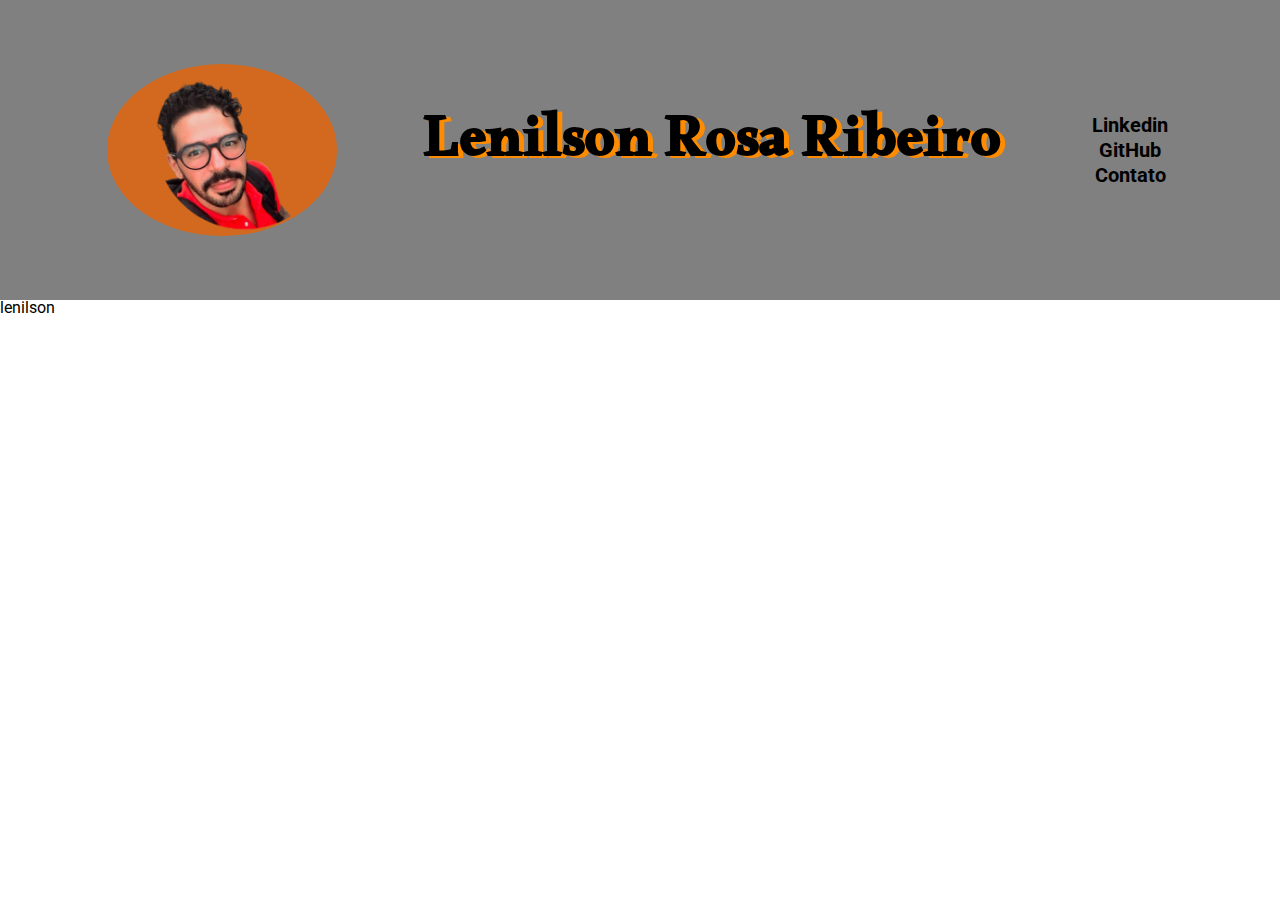
==== index.html @ 37b9f807 "cabeçario da pagina inicio" ====
<!DOCTYPE html>
<html lang="pt-br">
	<head>
		<meta charset="UTF-8">


		<title>Meu portifólio</title>

		<link rel="stylesheet" href="reset.css">
		<link rel="stylesheet" href="style.css">
		<link rel="preconnect" href="https://fonts.googleapis.com">
		<link rel="preconnect" href="https://fonts.gstatic.com" crossorigin>
		<link href="https://fonts.googleapis.com/css2?family=Roboto&display=swap" rel="stylesheet">
        <link href="https://fonts.googleapis.com/css2?family=Alkalami&display=swap" rel="stylesheet">


	</head>


	<body>
		<header>
			<div class="cabeçario">
				<h1 class="imagem-titulo" ><img class="imagem-principal" src="foto-principal.png" alt="foto principal"></h1>
				<p class="nome-apresentação">Lenilson Rosa Ribeiro</p>
				<nav class="op">
					<ul>
						<li><a href="https://www.linkedin.com/in/lenilson-rosa-ribeiro-867520226/">Linkedin</a></li>
						<li><a href="https://github.com/lenilsonrr">GitHub</a></li>
						<li><a href="contato.html">Contato</a></li>
					</ul>
			</nav>
			</div>
			</header>
			<main>
				<h2>
					lenilson
				</h2>
			</main>
	</body>
</html>
---- style.css ----
body {
font-family: 'Roboto', sans-serif;
}

header {
	background: grey;
    text-align: center;
}

.cabeçario{
	padding: 5%;
	display: flex;
	align-items: center;
	justify-content: space-around;
}

.imagem-titulo{
	background: #D2691E;
	width: 20%;
	border-radius: 50%;
	display: block;
    left: 20%;
    transition: 1s;
}
.imagem-titulo:hover{
	background: darkorange;
}

.imagem-principal{
	width: 60%
}

.nome-apresentação{
	display: block;
	color: #000000;
	font-size: 60px;
	font-weight: bold;
	font-family: 'Alkalami', serif;
	text-shadow: 5px 2px darkorange;

}

li{
	margin: 5px;
}

a{
	font-size: 20px;
	color: black;
	font-weight: bold;
	text-decoration: none;
}

a:hover {
	color: darkorange ;
}
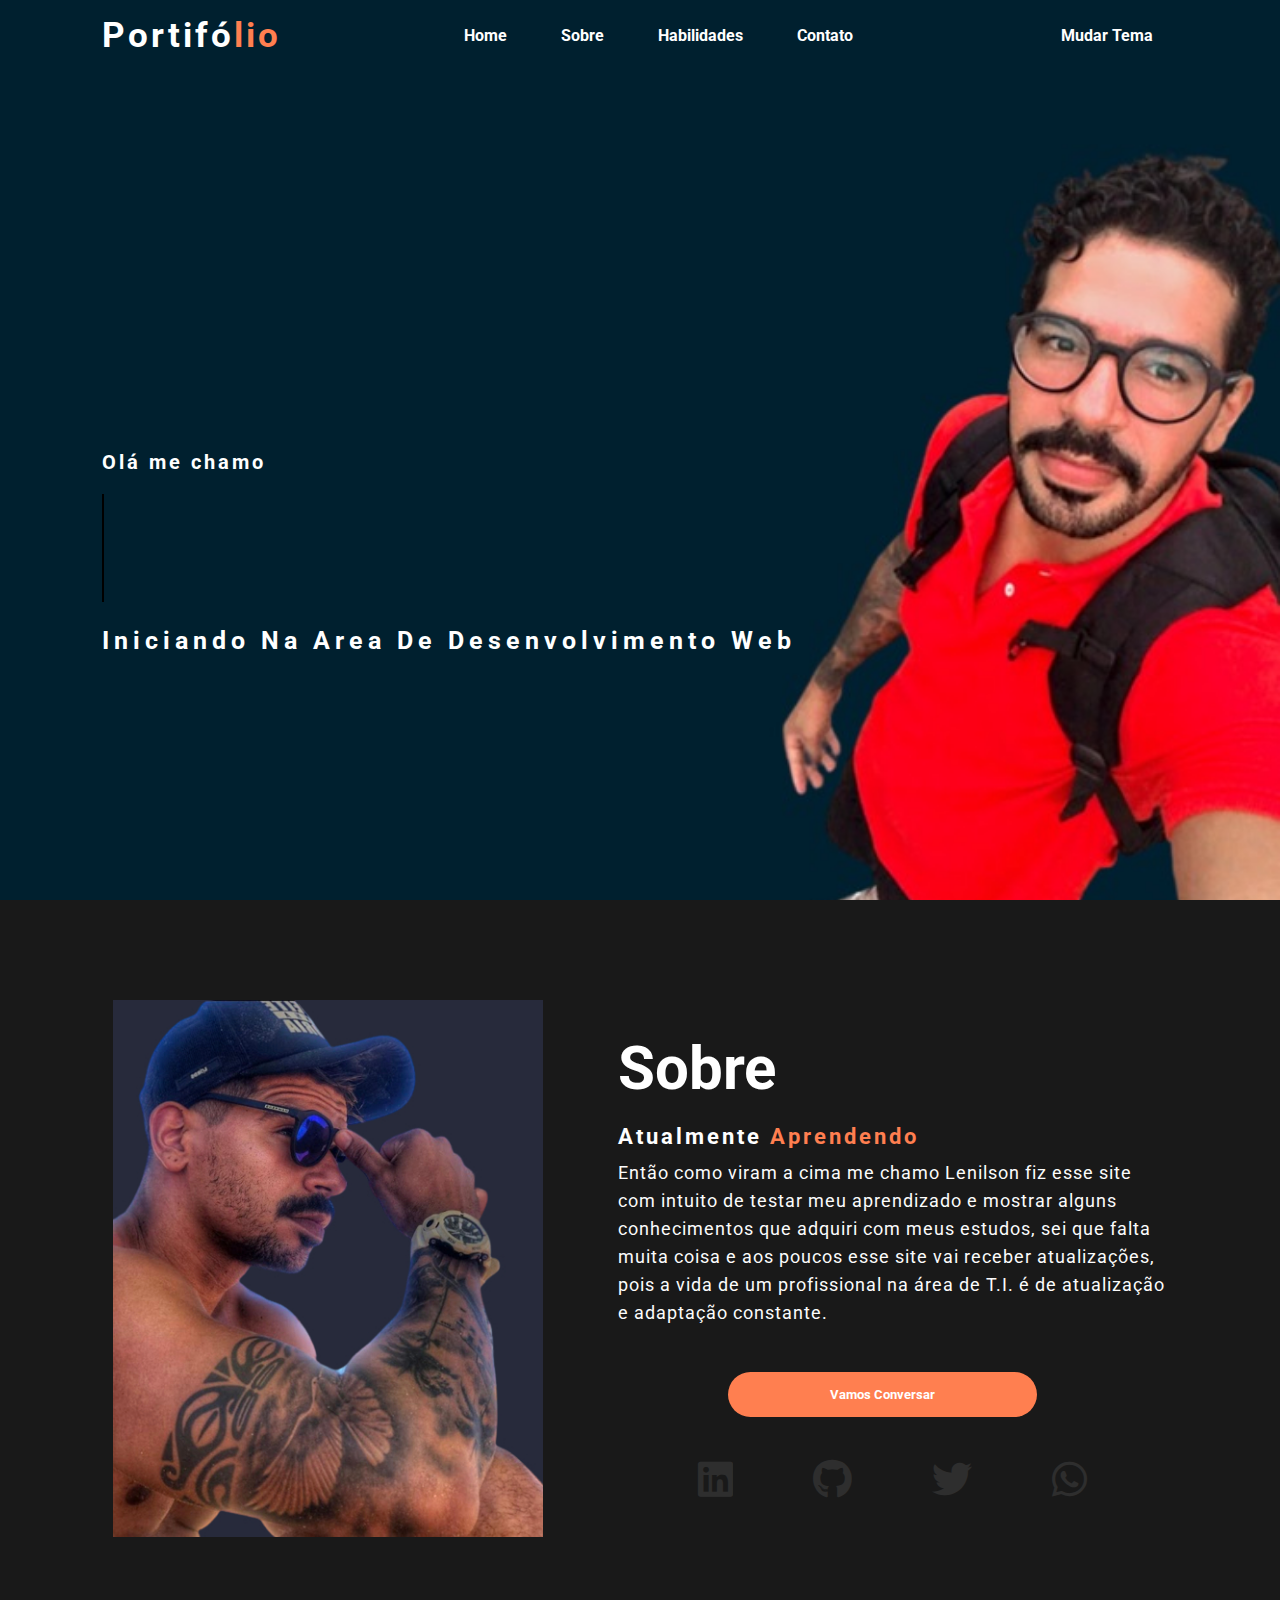
==== commit 144bef82: "melhorando visual do meu portifolio com mais algumas aprendisagem" ====
--- a/index.html
+++ b/index.html
@@ -1,40 +1,52 @@
 <!DOCTYPE html>
 <html lang="pt-br">
 	<head>
+
 		<meta charset="UTF-8">
+		<title>Portifólio</title>
 
-
-		<title>Meu portifólio</title>
-
-		<link rel="stylesheet" href="reset.css">
 		<link rel="stylesheet" href="style.css">
+		<link rel="stylesheet" href="https://cdnjs.cloudflare.com/ajax/libs/font-awesome/6.1.0/css/all.min.css">
 		<link rel="preconnect" href="https://fonts.googleapis.com">
 		<link rel="preconnect" href="https://fonts.gstatic.com" crossorigin>
 		<link href="https://fonts.googleapis.com/css2?family=Roboto&display=swap" rel="stylesheet">
-        <link href="https://fonts.googleapis.com/css2?family=Alkalami&display=swap" rel="stylesheet">
-
-
+      
 	</head>
-
-
 	<body>
-		<header>
-			<div class="cabeçario">
-				<h1 class="imagem-titulo" ><img class="imagem-principal" src="foto-principal.png" alt="foto principal"></h1>
-				<p class="nome-apresentação">Lenilson Rosa Ribeiro</p>
-				<nav class="op">
-					<ul>
-						<li><a href="https://www.linkedin.com/in/lenilson-rosa-ribeiro-867520226/">Linkedin</a></li>
-						<li><a href="https://github.com/lenilsonrr">GitHub</a></li>
-						<li><a href="contato.html">Contato</a></li>
-					</ul>
-			</nav>
-			</div>
-			</header>
-			<main>
-				<h2>
-					lenilson
-				</h2>
-			</main>
+		<div class="background">
+			<nav>
+			<h2>Portifó<span>lio</span></h1>
+				<ul class="cabeçalho-link">
+					<li><a href="#">Home</a></li>
+					<li><a href="#sobre" >Sobre</a></li>
+					<li><a href="#" >Habilidades</a></li>
+					<li><a href="#">Contato</a></li>
+				</ul> <!--cabeçalho-link-->
+				<a href="#" class="btn">Mudar Tema</a>	
+			</nav>	
+		<div class="Main">
+			<h4>Olá me chamo</h4>
+			<h1 class="animacaoNome">Lenilson <span>Ribeiro</span></h1>
+			<h3>Iniciando na area de desenvolvimento web</h3>
+		</div><!--Main-->
+		</div><!--background-->	
+		<section class="background-color-sobre">
+			<div class="main-sobre">
+				<img src="segundaImagem.jpg">
+				<div class="text-sobre" id="sobre">
+					<h2>Sobre</h2>
+					<h5>Atualmente <span> aprendendo</span></h5>
+					<p>Então como viram a cima me chamo Lenilson fiz esse site com intuito de testar meu aprendizado e mostrar alguns conhecimentos que adquiri com meus estudos, sei que falta muita coisa e aos poucos esse site vai receber atualizações, pois a vida de um profissional na área de T.I. é de atualização e adaptação constante.
+					</p>
+					<button class="button"> Vamos conversar</button>
+					<div class="main-icones">
+						<li><a href="https://www.linkedin.com/in/lenilson-rosa-ribeiro"><i class="fa-brands fa-linkedin"></i></a></li>
+						<li><a href="https://github.com/lenilsonrr"><i class="fa-brands fa-github"></a></i></li>
+						<li><a href="https://twitter.com/LenilsonRosaRi2"><i class="fa-brands fa-twitter"></i></a></li>
+						<li><a href="https://api.whatsapp.com/send?phone=5527996293991&text=mande%20sua%20mensagem"><i class="fa-brands fa-whatsapp"></i></a></li>
+					</div>
+				</div><!--text-sobre-->
+			</div><!--main-sobre-->
+		</section><!--background-color-sobre-->
 	</body>
 </html>--- a/style.css
+++ b/style.css
@@ -1,56 +1,217 @@
-body {
-font-family: 'Roboto', sans-serif;
-}
-
-header {
-	background: grey;
-    text-align: center;
-}
-
-.cabeçario{
-	padding: 5%;
+* {
+	margin: 0;
+	padding: 0;
+	box-sizing: border-box;
+	font-family: 'Roboto', sans-serif;
+}
+
+.background{
+	background-image: url('primeiraImagem.jpg');
+	background-size: cover;
+	background-position: center;
+	height: 100vh;
+	width: 100%;
+}
+
+nav{
+	display: flex;
+	align-items: center;
+	justify-content: space-between;
+	padding: 15px;
+	padding-left: 8%;
+	padding-right: 8%;
+}
+
+nav h2{
+	color: #fff;
+	font-size: 35px;
+	cursor: pointer;
+	letter-spacing: 3px;
+}
+
+span{
+	color: #FF7F50;
+}
+
+nav ul li{
+	display: inline-block;
+	padding: 10px 25px;
+	list-style-type: none;
+}
+
+nav ul li a{
+	color: #fff;
+	text-decoration: none;
+	font-weight: bold;
+	text-transform: capitalize;
+
+}
+
+nav ul li a:hover{
+	color: #FF7F50;
+	transform: scale(1.2);
+}
+
+.btn{
+	
+	color: #fff;
+	text-decoration: none;
+	font-weight: bold;
+	padding: 10px 25px;
+	border-radius: 30px;
+	transition:  .4s;
+}
+
+.btn:hover{
+	background-color:#FF7F50;
+	transform: scale(1.2);
+}
+
+.Main{
+	position: absolute;
+	top: 50%;
+	left: 8%;
+}
+
+h4{
+	font-size: 20px;
+	letter-spacing: 3px;
+	color: #fff;
+}
+
+
+/** animação apresentação **/
+
+.animacaoNome{
+	margin: 20px 0px 20px;
+	display: inline-block;
+	padding-top: 20px;
+	padding-right: 0px;
+	color: #fff;
+	font-size: 75px;
+	font-family: 'Alkalami', serif;
+	text-shadow: 3px 1px #000000;
+	border-right: 2px solid #000000;
+	max-width: 0%;
+	white-space: nowrap;
+	overflow: hidden;
+	animation: pisca normal infinite 500ms, escrever normal 2.5s steps(90) both;
+}
+
+@keyframes pisca{
+	100%{
+		border-right-color: transparent;
+			}
+}
+
+@keyframes escrever{
+	100%{
+		max-width: 100%;
+			}
+}
+
+/** Fim animação **/
+
+h3{
+	color: #fff;
+	font-size: 25px;
+	margin-bottom: 50px;
+	letter-spacing: 5px;
+	text-transform: capitalize;
+}
+
+.background-color-sobre{
+	background-color: #191919;
+	width: 100%;
+	padding: 100px 0px;
+}
+
+.background-color-sobre img{
+	width: 430px;
+	height: auto;
+}
+
+.text-sobre{
+	width: 550px;
+}
+
+.main-sobre{
 	display: flex;
 	align-items: center;
 	justify-content: space-around;
-}
-
-.imagem-titulo{
-	background: #D2691E;
-	width: 20%;
-	border-radius: 50%;
-	display: block;
-    left: 20%;
-    transition: 1s;
-}
-.imagem-titulo:hover{
-	background: darkorange;
-}
-
-.imagem-principal{
-	width: 60%
-}
-
-.nome-apresentação{
-	display: block;
-	color: #000000;
+	width: 1130px;
+	margin: 0 auto;
+}
+
+.text-sobre h2{
+	color: #fff;
 	font-size: 60px;
+	text-transform: capitalize;
+	margin-bottom: 20px;
+}
+
+.text-sobre h5{
+	color: #fff;
+	letter-spacing: 3px;
+	font-size: 22px;
+	margin-bottom: 10px;
+	text-transform: capitalize;
+}
+
+.text-sobre p{
+	color: #fcfcfc;
+	letter-spacing: 1px;
+	line-height: 28px;
+	font-size: 18px;
+	margin-bottom: 45px;
+}
+
+.button {
+	background-color:#FF7F50;
+	color: #fff;
+	text-transform: none;
+	border: 2px solid transparent;
 	font-weight: bold;
-	font-family: 'Alkalami', serif;
-	text-shadow: 5px 2px darkorange;
-
-}
-
-li{
-	margin: 5px;
-}
-
-a{
-	font-size: 20px;
-	color: black;
-	font-weight: bold;
-	text-decoration: none;
-}
-
-a:hover {
-	color: darkorange ;
+	padding: 13px 100px;
+	border-radius: 30px;
+	margin-left: 20%;
+	transition: .4s;
+	text-transform: capitalize;
+}
+
+.button:hover{
+	border: 2px solid #FF7F50 ;
+	background-color: transparent;
+	transform: scale(1.2);
+	cursor: pointer;
+
+}
+
+.main-icones{
+	list-style-type: none;
+	display: flex;
+	margin-top: 40px;
+	justify-content: space-evenly;
+}
+
+.main-icones li{
+	display: inline-block;
+	font-size: 40px;
+	transition: .4s;
+}
+
+.main-icones li:hover{
+	transform: scale(1.5);
+}
+
+.main-icones li a{
+	color: #fff;
+	opacity: 0.09;
+	transition: .4s;
+}
+
+.main-icones li a:hover{
+	opacity: 1;
+	color: #FF7F50;
+	transform: scale(1.2) ;
 }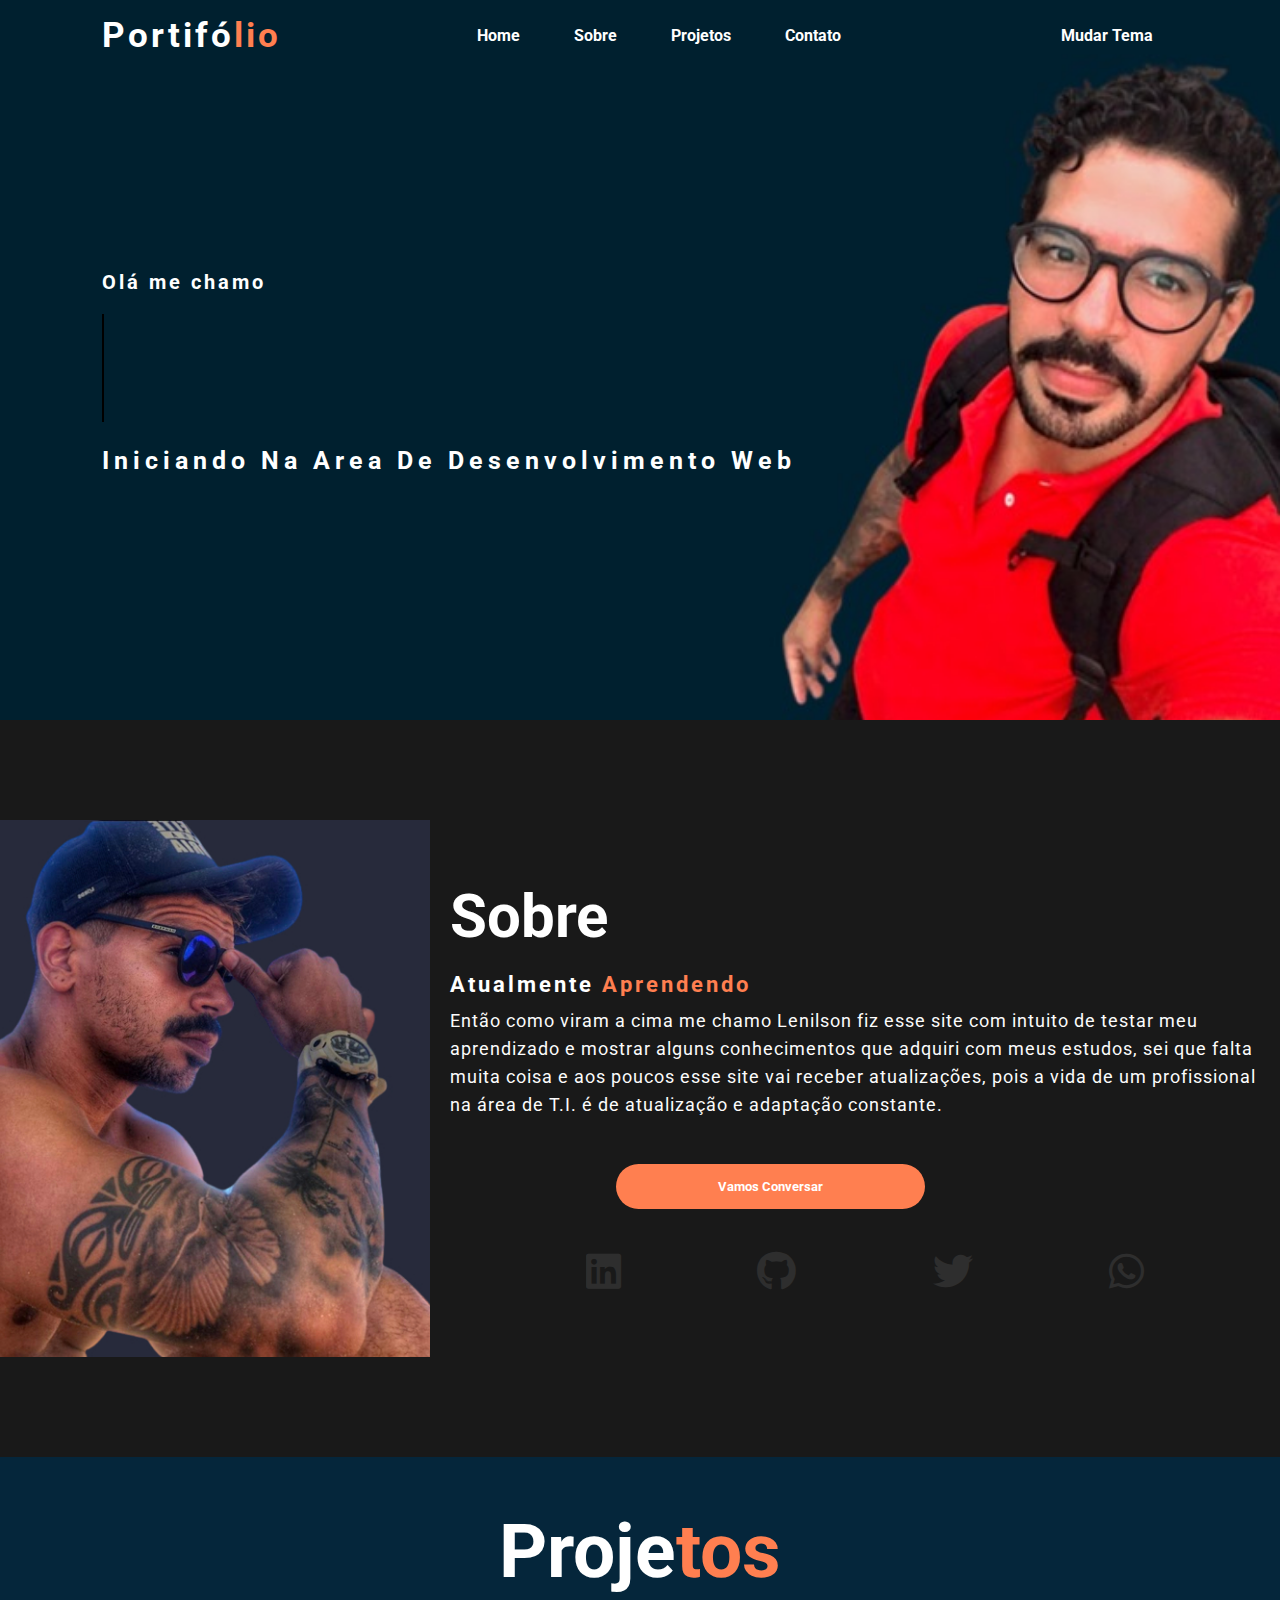
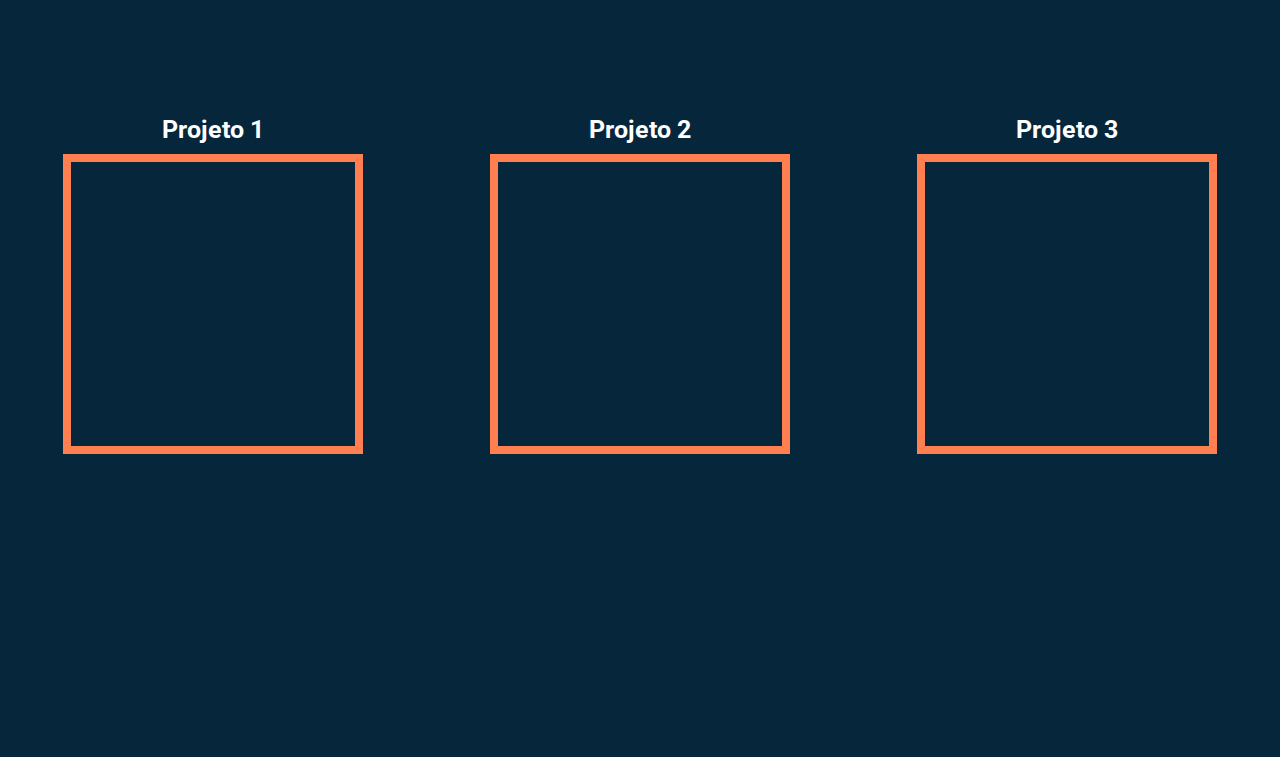
==== commit b7c70588: "fazendo portifolio ficar responsivo a tela de celulares" ====
--- a/index.html
+++ b/index.html
@@ -19,7 +19,7 @@
 				<ul class="cabeçalho-link">
 					<li><a href="#">Home</a></li>
 					<li><a href="#sobre" >Sobre</a></li>
-					<li><a href="#" >Habilidades</a></li>
+					<li><a href="#projetos" >Projetos</a></li>
 					<li><a href="#">Contato</a></li>
 				</ul> <!--cabeçalho-link-->
 				<a href="#" class="btn">Mudar Tema</a>	
@@ -30,10 +30,10 @@
 			<h3>Iniciando na area de desenvolvimento web</h3>
 		</div><!--Main-->
 		</div><!--background-->	
-		<section class="background-color-sobre">
+		<section class="background-color-sobre" id="sobre">
 			<div class="main-sobre">
 				<img src="segundaImagem.jpg">
-				<div class="text-sobre" id="sobre">
+				<div class="text-sobre" >
 					<h2>Sobre</h2>
 					<h5>Atualmente <span> aprendendo</span></h5>
 					<p>Então como viram a cima me chamo Lenilson fiz esse site com intuito de testar meu aprendizado e mostrar alguns conhecimentos que adquiri com meus estudos, sei que falta muita coisa e aos poucos esse site vai receber atualizações, pois a vida de um profissional na área de T.I. é de atualização e adaptação constante.
@@ -48,5 +48,24 @@
 				</div><!--text-sobre-->
 			</div><!--main-sobre-->
 		</section><!--background-color-sobre-->
+		<section class="projetos" id="projetos">
+			<div class="apresenta-projetos">
+				<h2>Proje<span>tos</span></h2>
+				<ul>
+					<li>
+						<p>Projeto 1</p>
+						<a></a>
+					</li>
+					<li>
+						<p>Projeto 2</p>
+						<a></iframe></a>
+					</li>
+					<li>
+						<p>Projeto 3</p>
+						<a></a>
+					</li>
+			    </ul>
+			</div><!--apresenta-projetos-->
+		</section><!--prjeos-->
 	</body>
 </html>--- a/style.css
+++ b/style.css
@@ -9,7 +9,7 @@
 	background-image: url('primeiraImagem.jpg');
 	background-size: cover;
 	background-position: center;
-	height: 100vh;
+	height: 80vh;
 	width: 100%;
 }
 
@@ -22,6 +22,7 @@
 	padding-right: 8%;
 }
 
+
 nav h2{
 	color: #fff;
 	font-size: 35px;
@@ -69,7 +70,7 @@
 
 .Main{
 	position: absolute;
-	top: 50%;
+	top: 30%;
 	left: 8%;
 }
 
@@ -80,7 +81,7 @@
 }
 
 
-/** animação apresentação **/
+/** animação apresentação meu nome **/
 
 .animacaoNome{
 	margin: 20px 0px 20px;
@@ -128,19 +129,19 @@
 
 .background-color-sobre img{
 	width: 430px;
+	margin-right: 20px;
 	height: auto;
 }
 
 .text-sobre{
-	width: 550px;
+	width: 100vh;
 }
 
 .main-sobre{
 	display: flex;
 	align-items: center;
 	justify-content: space-around;
-	width: 1130px;
-	margin: 0 auto;
+	width: 100%;
 }
 
 .text-sobre h2{
@@ -211,7 +212,80 @@
 }
 
 .main-icones li a:hover{
-	opacity: 1;
+	opacity: 100%;
 	color: #FF7F50;
 	transform: scale(1.2) ;
+}
+
+.projetos{
+	background:#05263B;
+	text-align: center;
+	justify-content: space-evenly;
+	display: lblock;
+	width: 100%;
+	height: 900px;
+}
+
+.projetos h2{
+	padding-top: 50px;
+	margin-bottom: 100px;
+	display: block;
+	color: #fff;
+	font-size: 75px;
+	align-items: center;
+}
+
+.projetos span{
+	color: #FF7F50;
+}
+
+.apresenta-projetos ul{
+	display: flex;
+	list-style-type: none;
+	justify-content: space-around;
+	text-align: center;
+}
+
+.apresenta-projetos li{
+	transition: .4s;
+}
+
+.apresenta-projetos li:hover{
+	transform: scale(1.3	);
+}
+
+.apresenta-projetos p{
+	margin-top: 20px;
+	margin-bottom: 10px;
+	font-size: 25px;
+	font-weight: bold;
+	color: #fff;
+	
+}
+
+.apresenta-projetos a{
+	display: block;
+	color: #fff;
+	border: 8px solid #FF7F50;
+	width: 300px;
+	height: 300px;
+	margin-bottom: 80px;
+}
+
+.apresenta-projetos a iframe{
+	height: 285px;
+	width: 285px;
+}
+
+
+                              /** RESPONSIVO **/
+
+
+@media screen and (max-width: 375px) {
+	
+ 	 .background{
+ 	 	width: 100vh;
+		background:#05263B ;
+}
+
 }